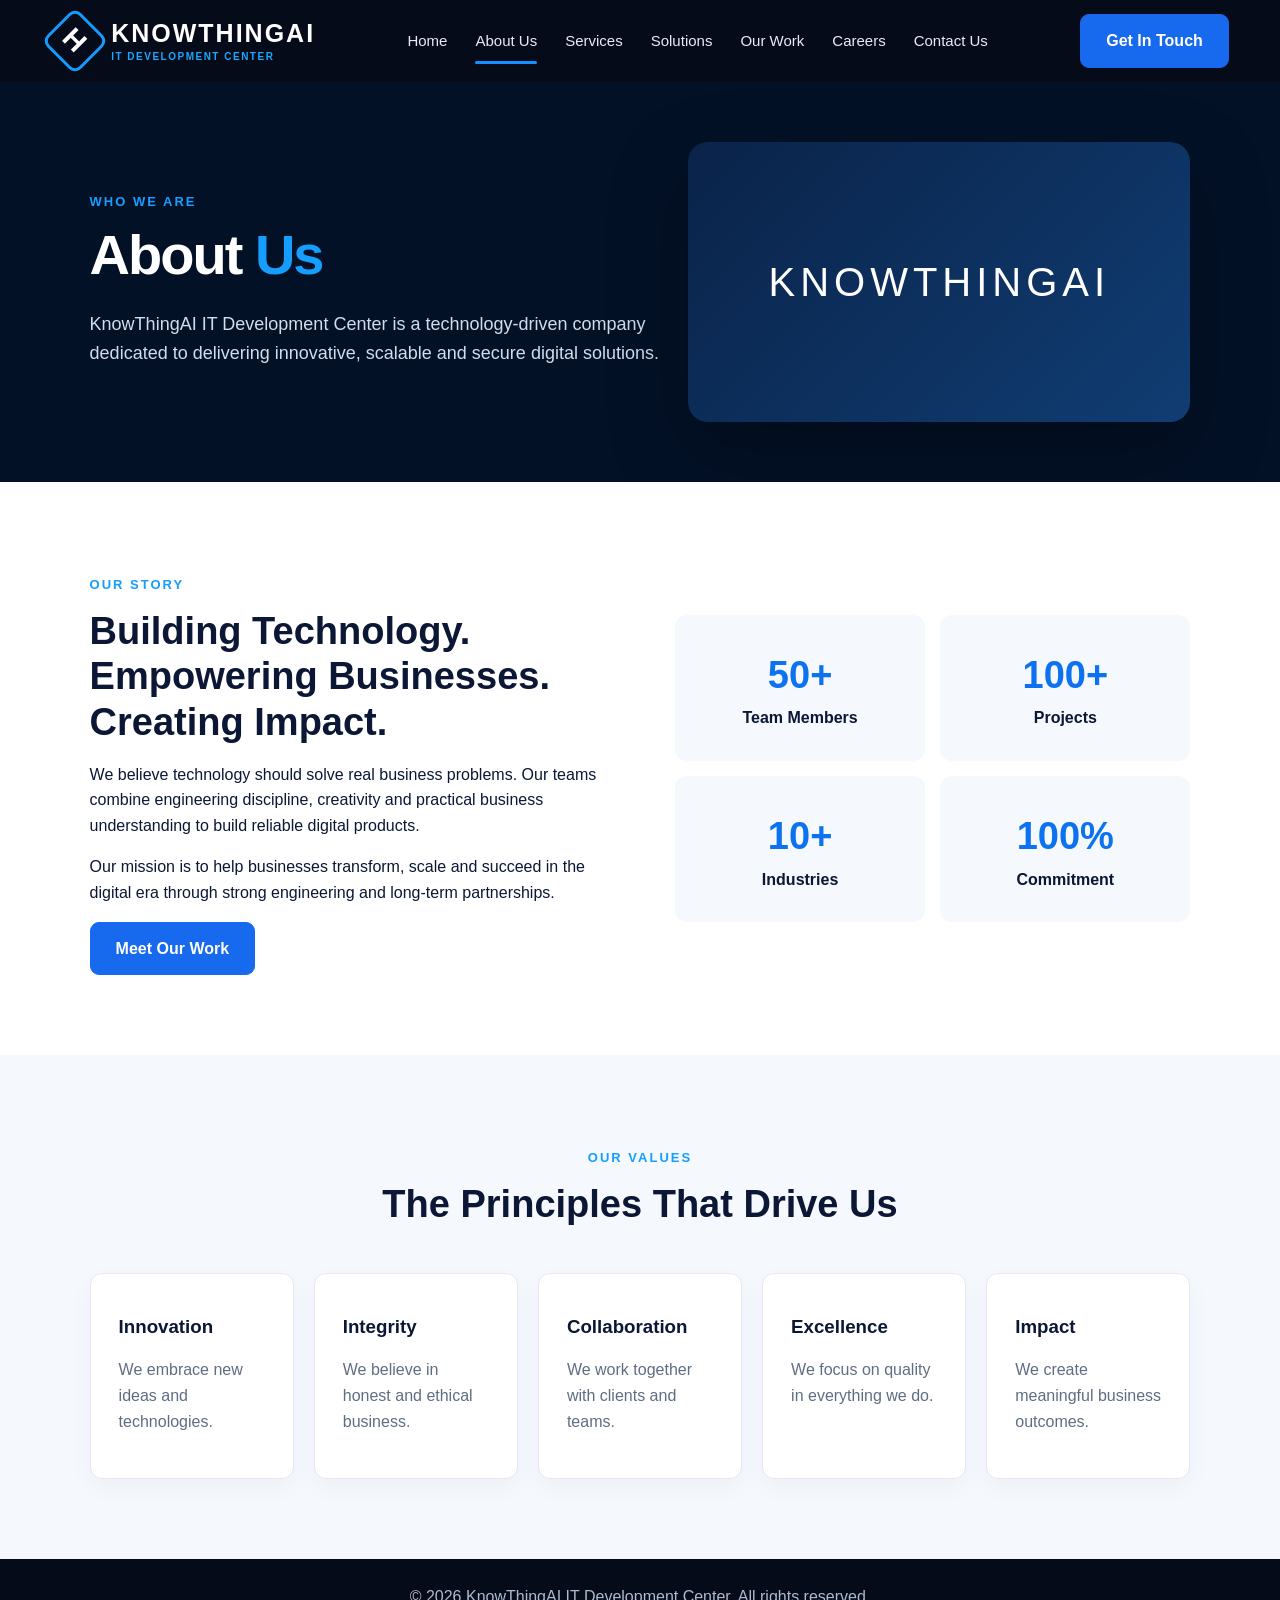
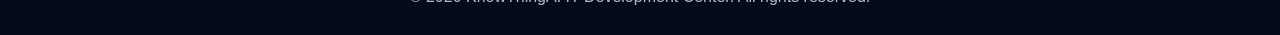
==== about.html @ 4d1090a0 "Add files via upload" ====
<!DOCTYPE html>
<html lang="en">
<head><meta charset="UTF-8"><meta name="viewport" content="width=device-width,initial-scale=1.0"><title>About Us | KnowThingAI</title><link rel="stylesheet" href="css/style.css"></head>
<body>
<header class="navbar"><a class="brand" href="index.html"><span class="logo">H</span><span>KNOWTHINGAI<small>IT DEVELOPMENT CENTER</small></span></a><nav><a href="index.html">Home</a><a class="active" href="about.html">About Us</a><a href="services.html">Services</a><a href="solutions.html">Solutions</a><a href="work.html">Our Work</a><a href="careers.html">Careers</a><a href="contact.html">Contact Us</a></nav><a class="btn" href="contact.html">Get In Touch</a></header>
<main>
<section class="page-hero"><div><p class="eyebrow">WHO WE ARE</p><h1>About <span>Us</span></h1><p>KnowThingAI IT Development Center is a technology-driven company dedicated to delivering innovative, scalable and secure digital solutions.</p></div><div class="office-art">KNOWTHINGAI</div></section>
<section class="section two-col"><div><p class="eyebrow">OUR STORY</p><h2>Building Technology. Empowering Businesses. Creating Impact.</h2><p>We believe technology should solve real business problems. Our teams combine engineering discipline, creativity and practical business understanding to build reliable digital products.</p><p>Our mission is to help businesses transform, scale and succeed in the digital era through strong engineering and long-term partnerships.</p><a class="btn" href="work.html">Meet Our Work</a></div><div class="stats"><div><b>50+</b><span>Team Members</span></div><div><b>100+</b><span>Projects</span></div><div><b>10+</b><span>Industries</span></div><div><b>100%</b><span>Commitment</span></div></div></section>
<section class="section light"><div class="section-title"><p class="eyebrow">OUR VALUES</p><h2>The Principles That Drive Us</h2></div><div class="grid five"><article class="card"><h3>Innovation</h3><p>We embrace new ideas and technologies.</p></article><article class="card"><h3>Integrity</h3><p>We believe in honest and ethical business.</p></article><article class="card"><h3>Collaboration</h3><p>We work together with clients and teams.</p></article><article class="card"><h3>Excellence</h3><p>We focus on quality in everything we do.</p></article><article class="card"><h3>Impact</h3><p>We create meaningful business outcomes.</p></article></div></section>
</main><footer>© 2026 KnowThingAI IT Development Center. All rights reserved.</footer><script src="js/script.js"></script></body></html>
---- css/style.css ----
*{box-sizing:border-box}html{scroll-behavior:smooth}body{margin:0;font-family:Inter,Arial,sans-serif;color:#0b1735;background:#fff;line-height:1.6}a{text-decoration:none;color:inherit}.navbar{height:82px;background:#050b18;color:#fff;display:flex;align-items:center;padding:0 4%;gap:28px;position:sticky;top:0;z-index:20}.brand{display:flex;align-items:center;gap:12px;font-weight:800;font-size:25px;letter-spacing:2px;line-height:1}.brand small{display:block;font-size:10px;letter-spacing:1.5px;color:#19a7ff;margin-top:6px}.logo{width:48px;height:48px;border:3px solid #139cff;display:grid;place-items:center;font-size:28px;transform:rotate(45deg);border-radius:9px}.logo::first-letter{transform:rotate(-45deg)}nav{display:flex;align-items:center;justify-content:center;gap:28px;flex:1}nav a{font-size:15px;color:#e7edf8;padding:28px 0;position:relative}nav a.active:after{content:"";position:absolute;bottom:17px;left:0;right:0;height:3px;background:#168fff;border-radius:4px}.btn{display:inline-block;background:#1769ed;color:white;padding:13px 25px;border-radius:9px;font-weight:700;border:1px solid #1769ed;cursor:pointer}.btn.outline{background:transparent;border-color:#7e8da8}.hero,.page-hero{background:#031127;color:#fff;min-height:500px;padding:75px 7%;display:flex;align-items:center;justify-content:space-between;overflow:hidden}.hero h1,.page-hero h1{font-size:64px;line-height:1.08;margin:12px 0 24px;letter-spacing:-2px}.hero h1 span,.page-hero h1 span{color:#159eff}.lead,.page-hero p:not(.eyebrow){max-width:620px;font-size:18px;color:#d2dced}.eyebrow{color:#159eff;font-weight:800;letter-spacing:2px;font-size:13px}.actions{display:flex;gap:15px;margin-top:30px}.globe{width:560px;height:430px;border-radius:50%;border:2px solid #168fff;box-shadow:0 0 80px #0768db55 inset,0 0 80px #0768db55;background:radial-gradient(circle at 55% 45%,#146dd755,#021127 68%);position:relative}.globe:after{content:"";position:absolute;inset:14%;border:1px dashed #35a9ff66;border-radius:50%;transform:rotate(25deg)}.globe.small{width:420px;height:320px}.section{padding:80px 7%}.section.light{background:#f5f8fd}.section-title{text-align:center;max-width:850px;margin:0 auto 45px}.section-title h2,h2{font-size:38px;line-height:1.2;margin:8px 0 15px}.section-title p:not(.eyebrow){color:#65718a}.grid{display:grid;gap:20px}.grid.five{grid-template-columns:repeat(5,1fr)}.grid.three{grid-template-columns:repeat(3,1fr)}.card,.project,.job{background:#fff;border:1px solid #e4e9f2;border-radius:12px;padding:28px;box-shadow:0 8px 25px #102a4b0a}.card h3,.project h3{margin:10px 0}.card p,.project p{color:#5f6d83}.card a,.project a{color:#0769ef;font-weight:700}.icon{width:48px;height:48px;border-radius:50%;background:#edf5ff;color:#096ff2;display:grid;place-items:center;font-size:23px;font-weight:800}.page-hero{min-height:310px;padding-top:60px;padding-bottom:60px}.page-hero h1{font-size:56px}.office-art{width:520px;height:280px;border-radius:20px;background:linear-gradient(135deg,#0a2349,#103d73);display:grid;place-items:center;color:#fff;font-size:40px;letter-spacing:5px;box-shadow:0 30px 80px #0005}.network-art{width:520px;height:260px;background:radial-gradient(circle,#168fff44 1px,transparent 2px);background-size:35px 35px;border-radius:20px;box-shadow:inset 0 0 80px #168fff22}.two-col{display:grid;grid-template-columns:1fr 1fr;gap:70px;align-items:center}.stats{display:grid;grid-template-columns:1fr 1fr;gap:15px}.stats div{padding:30px;background:#f5f8fd;border-radius:12px;text-align:center}.stats b{display:block;font-size:38px;color:#0d72ef}.stats span{font-weight:700}.stats.horizontal{grid-template-columns:repeat(4,1fr);margin-bottom:35px}.filters{display:flex;gap:10px;flex-wrap:wrap;margin-bottom:25px}.filters button{background:#fff;border:0;padding:12px 20px;border-radius:8px;font-weight:700;cursor:pointer}.filters button.selected{background:#1769ed;color:#fff}.project{padding:0 0 24px;overflow:hidden}.project h3,.project p,.project a{margin-left:20px;margin-right:20px}.project-image{height:170px;background:linear-gradient(135deg,#06152d,#126ae8);color:#fff;display:grid;place-items:center;font-size:30px;font-weight:800;letter-spacing:3px}.cta{margin:0 7% 70px;padding:35px 45px;background:#eef5ff;border-radius:15px;display:flex;align-items:center;gap:25px}.cta h2{margin:0;font-size:28px;flex:1}.cta p{flex:2}.jobs{max-width:950px;margin:auto;display:grid;gap:15px}.job{display:flex;justify-content:space-between;align-items:center}.job h3{margin:0}.job p{margin:4px 0;color:#65718a}.contact-form{display:grid;gap:15px}.contact-form input,.contact-form textarea{width:100%;padding:15px;border:1px solid #d8dfeb;border-radius:8px;font:inherit}.contact-form textarea{resize:vertical}footer{background:#050b18;color:#aebbd0;text-align:center;padding:25px}@media(max-width:1000px){nav{display:none}.navbar{justify-content:space-between}.hero,.page-hero{padding:60px 5%}.globe,.network-art,.office-art{display:none}.grid.five,.grid.three{grid-template-columns:repeat(2,1fr)}.two-col{grid-template-columns:1fr}.stats.horizontal{grid-template-columns:repeat(2,1fr)}}@media(max-width:600px){.brand{font-size:18px}.brand small{font-size:8px}.hero h1,.page-hero h1{font-size:42px}.section-title h2,h2{font-size:30px}.grid.five,.grid.three{grid-template-columns:1fr}.stats,.stats.horizontal{grid-template-columns:1fr 1fr}.cta{margin:0 5% 50px;padding:25px;display:block}.cta .btn{margin-top:15px}.btn{padding:11px 17px}}
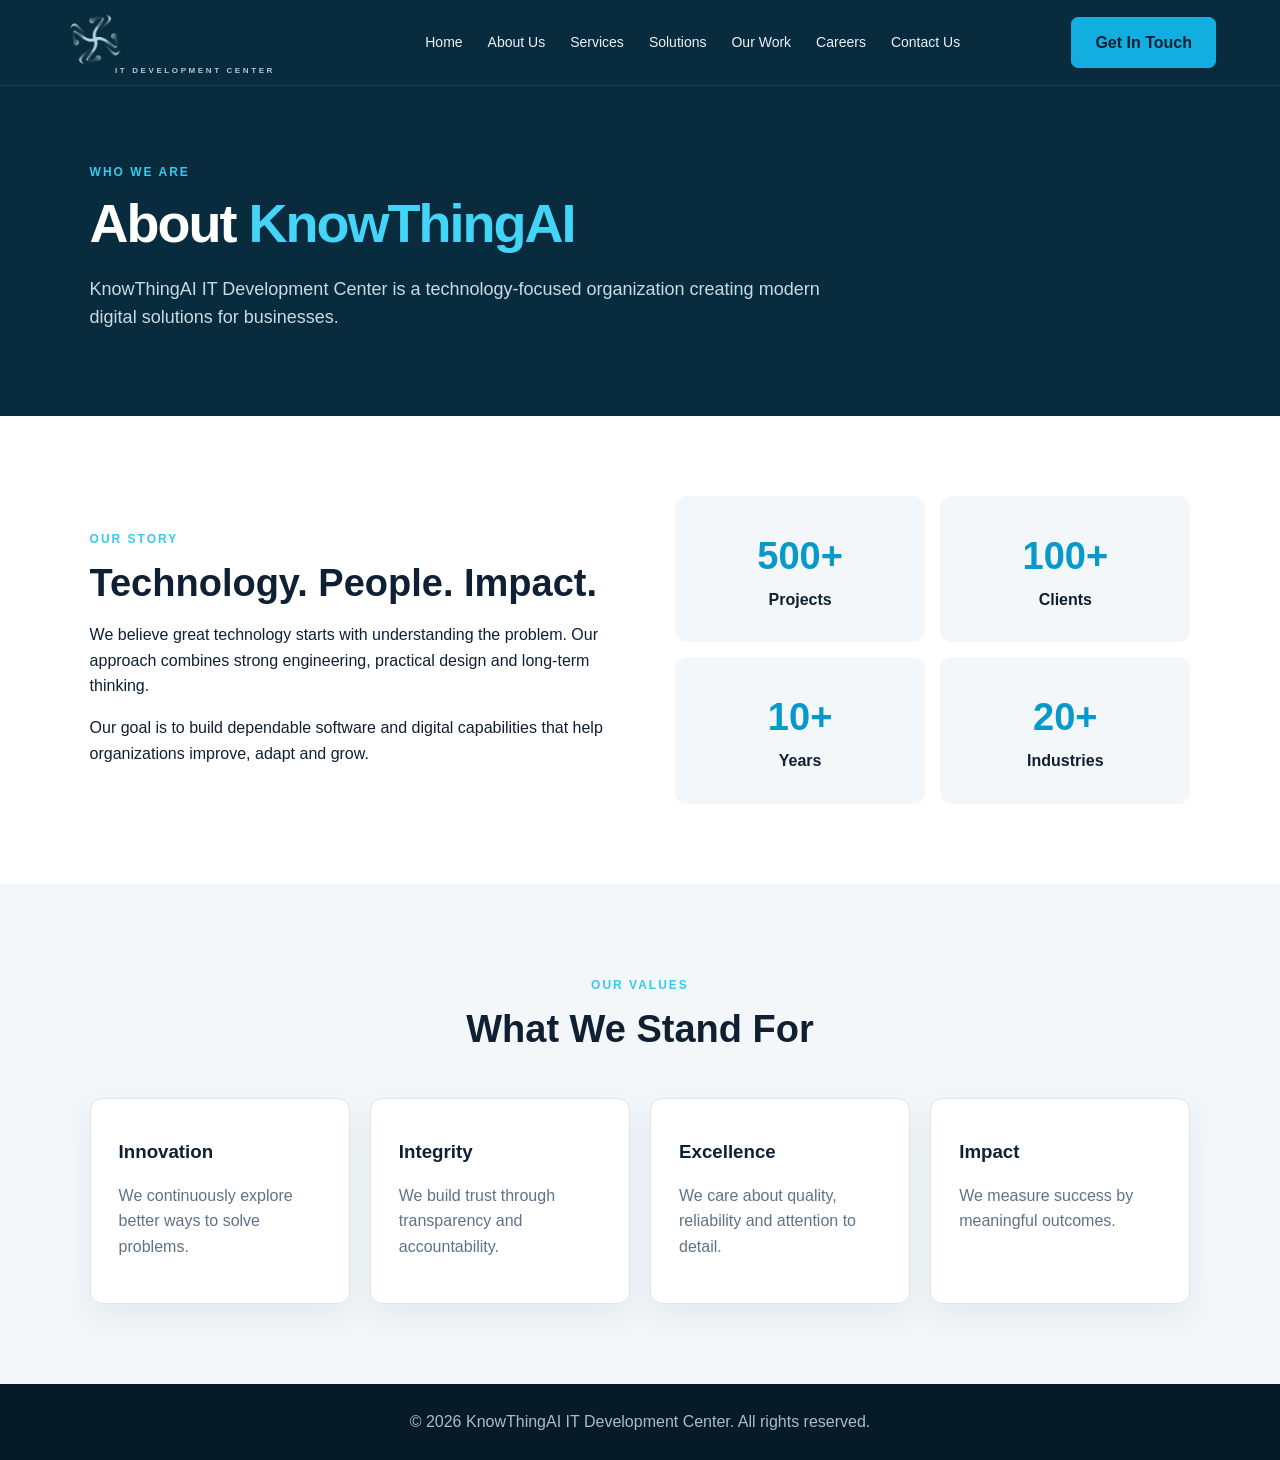
==== commit 22f22b12: "Add files via upload" ====
--- a/about.html
+++ b/about.html
@@ -1,10 +1,19 @@
-<!DOCTYPE html>
-<html lang="en">
-<head><meta charset="UTF-8"><meta name="viewport" content="width=device-width,initial-scale=1.0"><title>About Us | KnowThingAI</title><link rel="stylesheet" href="css/style.css"></head>
-<body>
-<header class="navbar"><a class="brand" href="index.html"><span class="logo">H</span><span>KNOWTHINGAI<small>IT DEVELOPMENT CENTER</small></span></a><nav><a href="index.html">Home</a><a class="active" href="about.html">About Us</a><a href="services.html">Services</a><a href="solutions.html">Solutions</a><a href="work.html">Our Work</a><a href="careers.html">Careers</a><a href="contact.html">Contact Us</a></nav><a class="btn" href="contact.html">Get In Touch</a></header>
-<main>
-<section class="page-hero"><div><p class="eyebrow">WHO WE ARE</p><h1>About <span>Us</span></h1><p>KnowThingAI IT Development Center is a technology-driven company dedicated to delivering innovative, scalable and secure digital solutions.</p></div><div class="office-art">KNOWTHINGAI</div></section>
-<section class="section two-col"><div><p class="eyebrow">OUR STORY</p><h2>Building Technology. Empowering Businesses. Creating Impact.</h2><p>We believe technology should solve real business problems. Our teams combine engineering discipline, creativity and practical business understanding to build reliable digital products.</p><p>Our mission is to help businesses transform, scale and succeed in the digital era through strong engineering and long-term partnerships.</p><a class="btn" href="work.html">Meet Our Work</a></div><div class="stats"><div><b>50+</b><span>Team Members</span></div><div><b>100+</b><span>Projects</span></div><div><b>10+</b><span>Industries</span></div><div><b>100%</b><span>Commitment</span></div></div></section>
-<section class="section light"><div class="section-title"><p class="eyebrow">OUR VALUES</p><h2>The Principles That Drive Us</h2></div><div class="grid five"><article class="card"><h3>Innovation</h3><p>We embrace new ideas and technologies.</p></article><article class="card"><h3>Integrity</h3><p>We believe in honest and ethical business.</p></article><article class="card"><h3>Collaboration</h3><p>We work together with clients and teams.</p></article><article class="card"><h3>Excellence</h3><p>We focus on quality in everything we do.</p></article><article class="card"><h3>Impact</h3><p>We create meaningful business outcomes.</p></article></div></section>
-</main><footer>© 2026 KnowThingAI IT Development Center. All rights reserved.</footer><script src="js/script.js"></script></body></html>+<!DOCTYPE html><html lang="en"><head><meta charset="UTF-8"><meta name="viewport" content="width=device-width,initial-scale=1.0"><title>About Us | KnowThingAI</title><link rel="stylesheet" href="css/style.css"></head><body><header class="navbar">
+  <a class="brand" href="index.html">
+    <img src="assets/knowthingai-logo.png" alt="KnowThingAI">
+    <span class="brand-sub">IT DEVELOPMENT CENTER</span>
+  </a>
+  <nav>
+    <a href="index.html">Home</a>
+    <a href="about.html">About Us</a>
+    <a href="services.html">Services</a>
+    <a href="solutions.html">Solutions</a>
+    <a href="work.html">Our Work</a>
+    <a href="careers.html">Careers</a>
+    <a href="contact.html">Contact Us</a>
+  </nav>
+  <a class="btn" href="contact.html">Get In Touch</a>
+</header><main>
+<section class="page-hero"><p class="eyebrow">WHO WE ARE</p><h1>About <span>KnowThingAI</span></h1><p>KnowThingAI IT Development Center is a technology-focused organization creating modern digital solutions for businesses.</p></section>
+<section class="section two-col"><div><p class="eyebrow">OUR STORY</p><h2>Technology. People. Impact.</h2><p>We believe great technology starts with understanding the problem. Our approach combines strong engineering, practical design and long-term thinking.</p><p>Our goal is to build dependable software and digital capabilities that help organizations improve, adapt and grow.</p></div><div class="stats"><div><b>500+</b><span>Projects</span></div><div><b>100+</b><span>Clients</span></div><div><b>10+</b><span>Years</span></div><div><b>20+</b><span>Industries</span></div></div></section>
+<section class="section light"><div class="section-title"><p class="eyebrow">OUR VALUES</p><h2>What We Stand For</h2></div><div class="grid four"><article class="card"><h3>Innovation</h3><p>We continuously explore better ways to solve problems.</p></article><article class="card"><h3>Integrity</h3><p>We build trust through transparency and accountability.</p></article><article class="card"><h3>Excellence</h3><p>We care about quality, reliability and attention to detail.</p></article><article class="card"><h3>Impact</h3><p>We measure success by meaningful outcomes.</p></article></div></section></main><footer>© 2026 KnowThingAI IT Development Center. All rights reserved.</footer><script src="js/script.js"></script></body></html>
--- a/css/style.css
+++ b/css/style.css
@@ -1 +1 @@
-*{box-sizing:border-box}html{scroll-behavior:smooth}body{margin:0;font-family:Inter,Arial,sans-serif;color:#0b1735;background:#fff;line-height:1.6}a{text-decoration:none;color:inherit}.navbar{height:82px;background:#050b18;color:#fff;display:flex;align-items:center;padding:0 4%;gap:28px;position:sticky;top:0;z-index:20}.brand{display:flex;align-items:center;gap:12px;font-weight:800;font-size:25px;letter-spacing:2px;line-height:1}.brand small{display:block;font-size:10px;letter-spacing:1.5px;color:#19a7ff;margin-top:6px}.logo{width:48px;height:48px;border:3px solid #139cff;display:grid;place-items:center;font-size:28px;transform:rotate(45deg);border-radius:9px}.logo::first-letter{transform:rotate(-45deg)}nav{display:flex;align-items:center;justify-content:center;gap:28px;flex:1}nav a{font-size:15px;color:#e7edf8;padding:28px 0;position:relative}nav a.active:after{content:"";position:absolute;bottom:17px;left:0;right:0;height:3px;background:#168fff;border-radius:4px}.btn{display:inline-block;background:#1769ed;color:white;padding:13px 25px;border-radius:9px;font-weight:700;border:1px solid #1769ed;cursor:pointer}.btn.outline{background:transparent;border-color:#7e8da8}.hero,.page-hero{background:#031127;color:#fff;min-height:500px;padding:75px 7%;display:flex;align-items:center;justify-content:space-between;overflow:hidden}.hero h1,.page-hero h1{font-size:64px;line-height:1.08;margin:12px 0 24px;letter-spacing:-2px}.hero h1 span,.page-hero h1 span{color:#159eff}.lead,.page-hero p:not(.eyebrow){max-width:620px;font-size:18px;color:#d2dced}.eyebrow{color:#159eff;font-weight:800;letter-spacing:2px;font-size:13px}.actions{display:flex;gap:15px;margin-top:30px}.globe{width:560px;height:430px;border-radius:50%;border:2px solid #168fff;box-shadow:0 0 80px #0768db55 inset,0 0 80px #0768db55;background:radial-gradient(circle at 55% 45%,#146dd755,#021127 68%);position:relative}.globe:after{content:"";position:absolute;inset:14%;border:1px dashed #35a9ff66;border-radius:50%;transform:rotate(25deg)}.globe.small{width:420px;height:320px}.section{padding:80px 7%}.section.light{background:#f5f8fd}.section-title{text-align:center;max-width:850px;margin:0 auto 45px}.section-title h2,h2{font-size:38px;line-height:1.2;margin:8px 0 15px}.section-title p:not(.eyebrow){color:#65718a}.grid{display:grid;gap:20px}.grid.five{grid-template-columns:repeat(5,1fr)}.grid.three{grid-template-columns:repeat(3,1fr)}.card,.project,.job{background:#fff;border:1px solid #e4e9f2;border-radius:12px;padding:28px;box-shadow:0 8px 25px #102a4b0a}.card h3,.project h3{margin:10px 0}.card p,.project p{color:#5f6d83}.card a,.project a{color:#0769ef;font-weight:700}.icon{width:48px;height:48px;border-radius:50%;background:#edf5ff;color:#096ff2;display:grid;place-items:center;font-size:23px;font-weight:800}.page-hero{min-height:310px;padding-top:60px;padding-bottom:60px}.page-hero h1{font-size:56px}.office-art{width:520px;height:280px;border-radius:20px;background:linear-gradient(135deg,#0a2349,#103d73);display:grid;place-items:center;color:#fff;font-size:40px;letter-spacing:5px;box-shadow:0 30px 80px #0005}.network-art{width:520px;height:260px;background:radial-gradient(circle,#168fff44 1px,transparent 2px);background-size:35px 35px;border-radius:20px;box-shadow:inset 0 0 80px #168fff22}.two-col{display:grid;grid-template-columns:1fr 1fr;gap:70px;align-items:center}.stats{display:grid;grid-template-columns:1fr 1fr;gap:15px}.stats div{padding:30px;background:#f5f8fd;border-radius:12px;text-align:center}.stats b{display:block;font-size:38px;color:#0d72ef}.stats span{font-weight:700}.stats.horizontal{grid-template-columns:repeat(4,1fr);margin-bottom:35px}.filters{display:flex;gap:10px;flex-wrap:wrap;margin-bottom:25px}.filters button{background:#fff;border:0;padding:12px 20px;border-radius:8px;font-weight:700;cursor:pointer}.filters button.selected{background:#1769ed;color:#fff}.project{padding:0 0 24px;overflow:hidden}.project h3,.project p,.project a{margin-left:20px;margin-right:20px}.project-image{height:170px;background:linear-gradient(135deg,#06152d,#126ae8);color:#fff;display:grid;place-items:center;font-size:30px;font-weight:800;letter-spacing:3px}.cta{margin:0 7% 70px;padding:35px 45px;background:#eef5ff;border-radius:15px;display:flex;align-items:center;gap:25px}.cta h2{margin:0;font-size:28px;flex:1}.cta p{flex:2}.jobs{max-width:950px;margin:auto;display:grid;gap:15px}.job{display:flex;justify-content:space-between;align-items:center}.job h3{margin:0}.job p{margin:4px 0;color:#65718a}.contact-form{display:grid;gap:15px}.contact-form input,.contact-form textarea{width:100%;padding:15px;border:1px solid #d8dfeb;border-radius:8px;font:inherit}.contact-form textarea{resize:vertical}footer{background:#050b18;color:#aebbd0;text-align:center;padding:25px}@media(max-width:1000px){nav{display:none}.navbar{justify-content:space-between}.hero,.page-hero{padding:60px 5%}.globe,.network-art,.office-art{display:none}.grid.five,.grid.three{grid-template-columns:repeat(2,1fr)}.two-col{grid-template-columns:1fr}.stats.horizontal{grid-template-columns:repeat(2,1fr)}}@media(max-width:600px){.brand{font-size:18px}.brand small{font-size:8px}.hero h1,.page-hero h1{font-size:42px}.section-title h2,h2{font-size:30px}.grid.five,.grid.three{grid-template-columns:1fr}.stats,.stats.horizontal{grid-template-columns:1fr 1fr}.cta{margin:0 5% 50px;padding:25px;display:block}.cta .btn{margin-top:15px}.btn{padding:11px 17px}}
+*{box-sizing:border-box}html{scroll-behavior:smooth}body{margin:0;font-family:Inter,Arial,sans-serif;color:#102033;background:#fff;line-height:1.6}a{text-decoration:none;color:inherit}.navbar{height:86px;background:#082b3e;color:#fff;display:flex;align-items:center;padding:0 5%;gap:28px;position:sticky;top:0;z-index:20;border-bottom:1px solid #ffffff14}.brand{width:250px;position:relative;display:flex;align-items:center;height:70px}.brand img{width:210px;max-height:62px;object-fit:contain;object-position:left center}.brand-sub{position:absolute;left:51px;bottom:0;font-size:8px;letter-spacing:2.6px;color:#a8cbd9;font-weight:600;white-space:nowrap}nav{display:flex;justify-content:center;gap:25px;flex:1}nav a{font-size:14px;color:#eaf3f7;padding:31px 0;position:relative}nav a:hover{color:#5ee1ff}nav a.active:after{content:"";position:absolute;bottom:17px;left:0;right:0;height:3px;background:#34c9f2;border-radius:4px}.btn{display:inline-block;background:#12aee0;color:#032033;padding:12px 23px;border-radius:7px;font-weight:800;border:1px solid #12aee0;cursor:pointer}.btn:hover{transform:translateY(-1px);filter:brightness(1.05)}.btn.outline{background:transparent;color:#fff;border-color:#7baebe}.hero{background:#082b3e;color:#fff;min-height:560px;padding:80px 7%;display:flex;align-items:center;justify-content:space-between;overflow:hidden}.hero h1,.page-hero h1{font-size:60px;line-height:1.08;margin:12px 0 22px;letter-spacing:-2px}.hero h1 span,.page-hero h1 span{color:#43d5f7}.lead{max-width:620px;font-size:18px;color:#c8dbe3}.eyebrow{color:#36caef;font-weight:800;letter-spacing:2px;font-size:12px}.actions{display:flex;gap:14px;margin-top:30px}.hero-orbit{width:440px;height:440px;border:1px solid #27bfe766;border-radius:50%;display:grid;place-items:center;position:relative;box-shadow:0 0 90px #13bde822 inset}.hero-orbit:before,.hero-orbit:after{content:"";position:absolute;border:1px solid #55dcff55;border-radius:50%;transform:rotate(30deg)}.hero-orbit:before{inset:55px}.hero-orbit:after{inset:115px;transform:rotate(-30deg)}.orbit-core{width:130px;height:130px;border-radius:50%;display:grid;place-items:center;background:#0b4d67;border:1px solid #4ce2ff;color:#66e4ff;font-size:42px;font-weight:900;box-shadow:0 0 55px #1bc9ee55}.section{padding:80px 7%}.section.light{background:#f3f7f9}.section-title{text-align:center;max-width:800px;margin:0 auto 45px}.section-title h2,h2{font-size:38px;line-height:1.2;margin:8px 0 15px}.section-title p:not(.eyebrow){color:#617386}.grid{display:grid;gap:20px}.grid.four{grid-template-columns:repeat(4,1fr)}.grid.three{grid-template-columns:repeat(3,1fr)}.card,.service,.project,.job{background:#fff;border:1px solid #dce7ec;border-radius:12px;padding:28px;box-shadow:0 12px 30px #0a304012}.card h3,.service h3,.project h3{margin:10px 0}.card p,.service p,.project p{color:#607284}.card a,.service a{color:#0797c6;font-weight:800}.icon{width:48px;height:48px;border-radius:10px;background:#e7f8fc;color:#0799c9;display:grid;place-items:center;font-size:22px}.band{padding:32px 7%;background:#061f2d;color:#fff;display:grid;grid-template-columns:repeat(4,1fr);text-align:center}.band b{display:block;font-size:36px;color:#47d5f6}.band span{color:#abc1ca}.two-col{display:grid;grid-template-columns:1fr 1fr;gap:70px;align-items:center}.stats{display:grid;grid-template-columns:1fr 1fr;gap:15px}.stats div{padding:30px;background:#f3f7f9;border-radius:12px;text-align:center}.stats b{display:block;font-size:38px;color:#0799c9}.stats span{font-weight:700}.feature-box{padding:50px;background:#082b3e;color:#fff;border-radius:18px}.mini{width:60px;height:60px;border:2px solid #38d0f4;border-radius:14px;display:grid;place-items:center;color:#43d5f7;font-size:30px;font-weight:900}.page-hero{background:#082b3e;color:#fff;min-height:330px;padding:65px 7%;display:block}.page-hero h1{font-size:54px}.page-hero p:not(.eyebrow){max-width:750px;color:#c8dbe3;font-size:18px}.service{min-height:230px}.service>span{color:#0799c9;font-weight:900;letter-spacing:2px}.project{padding:0 0 25px;overflow:hidden}.project h3,.project p{margin-left:22px;margin-right:22px}.project-image{height:170px;background:linear-gradient(135deg,#082b3e,#0c7694);color:#fff;display:grid;place-items:center;font-size:28px;font-weight:900;letter-spacing:3px}.cta{margin:0 7% 70px;padding:35px 45px;background:#e8f8fc;border:1px solid #c8edf5;border-radius:15px;display:flex;align-items:center;gap:25px}.cta h2{margin:0;flex:1;font-size:28px}.cta p{flex:2}.jobs{max-width:950px;margin:auto;display:grid;gap:15px}.job{display:flex;justify-content:space-between;align-items:center}.job h3{margin:0}.job p{margin:4px 0;color:#65778a}.contact-form{display:grid;gap:15px}.contact-form input,.contact-form textarea{width:100%;padding:15px;border:1px solid #d3e0e6;border-radius:8px;font:inherit}.contact-form textarea{resize:vertical}footer{background:#061b27;color:#a9bdc7;text-align:center;padding:25px}@media(max-width:1000px){nav{display:none}.navbar{justify-content:space-between}.hero{padding:60px 5%}.hero-orbit{display:none}.grid.four,.grid.three{grid-template-columns:repeat(2,1fr)}.two-col{grid-template-columns:1fr}.band{grid-template-columns:repeat(2,1fr);gap:25px}}@media(max-width:600px){.brand{width:200px}.brand img{width:175px}.brand-sub{left:42px;font-size:6.5px}.hero h1,.page-hero h1{font-size:40px}.section-title h2,h2{font-size:30px}.grid.four,.grid.three{grid-template-columns:1fr}.band{grid-template-columns:1fr 1fr}.cta{margin:0 5% 50px;padding:25px;display:block}.cta .btn{margin-top:15px}}
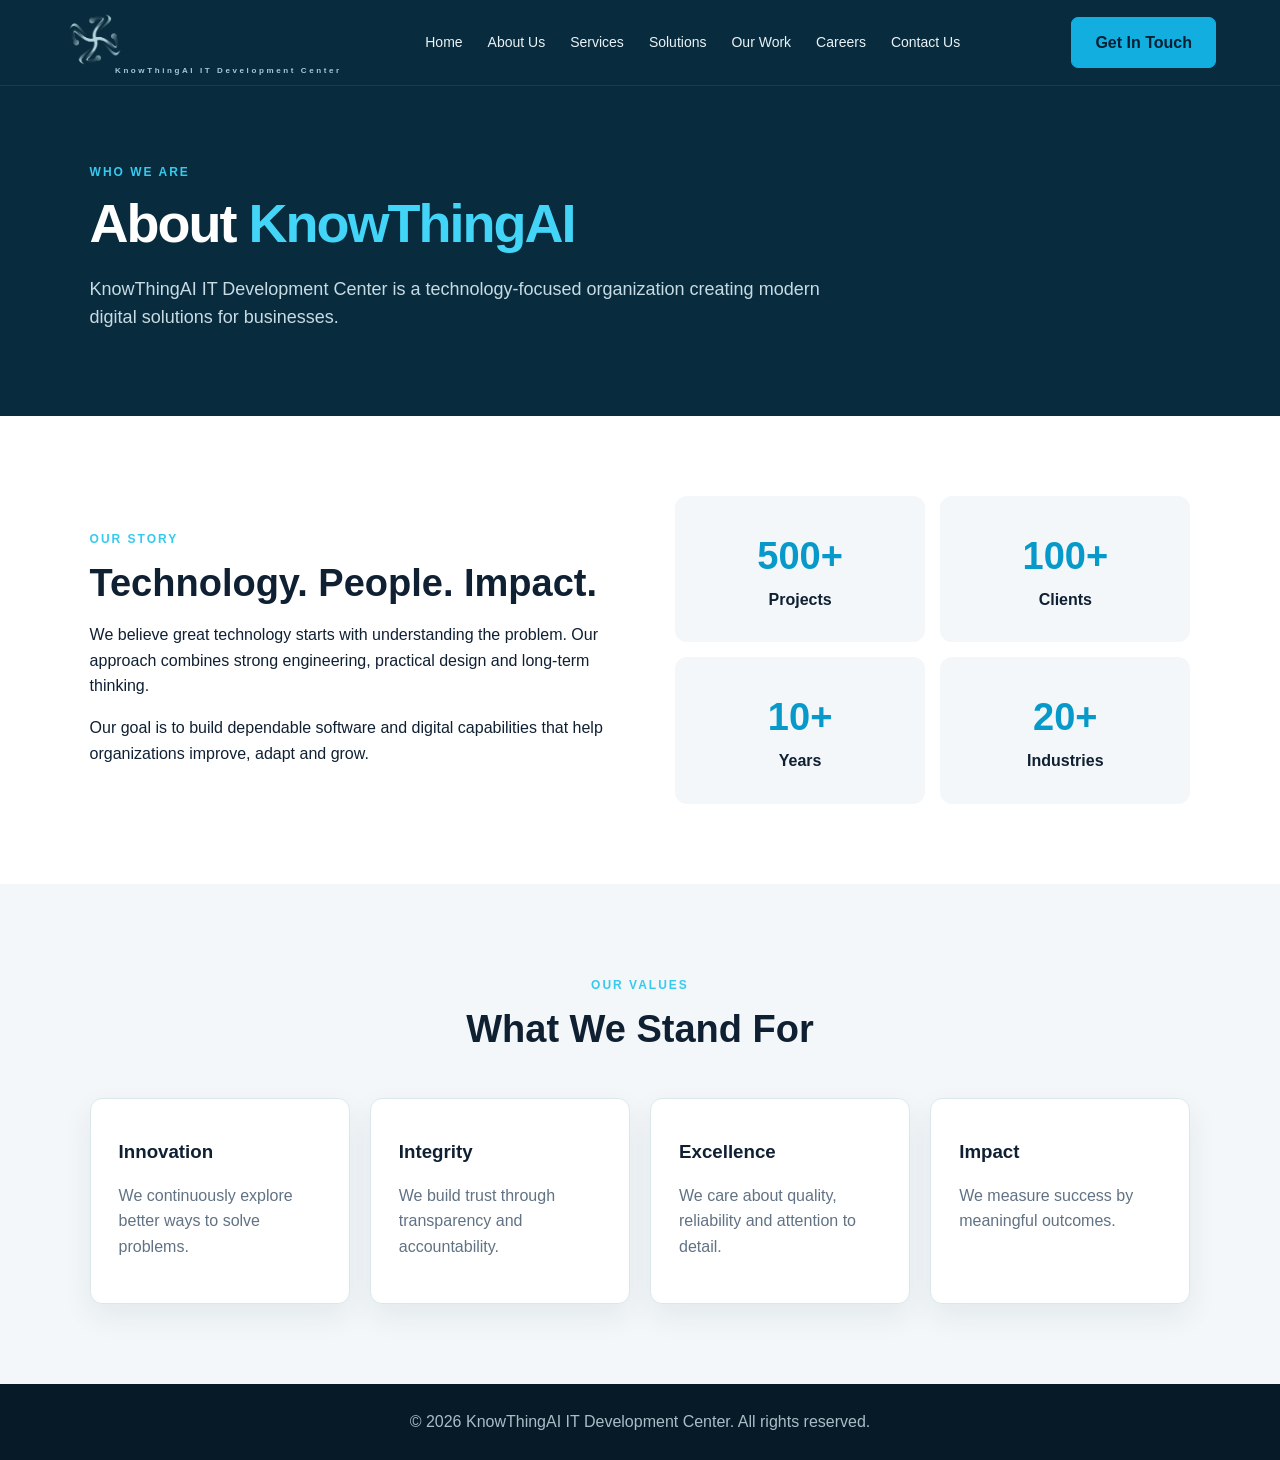
==== commit 4783e2cb: "Update brand subtitle in about.html" ====
--- a/about.html
+++ b/about.html
@@ -1,7 +1,7 @@
 <!DOCTYPE html><html lang="en"><head><meta charset="UTF-8"><meta name="viewport" content="width=device-width,initial-scale=1.0"><title>About Us | KnowThingAI</title><link rel="stylesheet" href="css/style.css"></head><body><header class="navbar">
   <a class="brand" href="index.html">
     <img src="assets/knowthingai-logo.png" alt="KnowThingAI">
-    <span class="brand-sub">IT DEVELOPMENT CENTER</span>
+    <span class="brand-sub">KnowThingAI IT Development Center</span>
   </a>
   <nav>
     <a href="index.html">Home</a>
@@ -16,4 +16,4 @@
 </header><main>
 <section class="page-hero"><p class="eyebrow">WHO WE ARE</p><h1>About <span>KnowThingAI</span></h1><p>KnowThingAI IT Development Center is a technology-focused organization creating modern digital solutions for businesses.</p></section>
 <section class="section two-col"><div><p class="eyebrow">OUR STORY</p><h2>Technology. People. Impact.</h2><p>We believe great technology starts with understanding the problem. Our approach combines strong engineering, practical design and long-term thinking.</p><p>Our goal is to build dependable software and digital capabilities that help organizations improve, adapt and grow.</p></div><div class="stats"><div><b>500+</b><span>Projects</span></div><div><b>100+</b><span>Clients</span></div><div><b>10+</b><span>Years</span></div><div><b>20+</b><span>Industries</span></div></div></section>
-<section class="section light"><div class="section-title"><p class="eyebrow">OUR VALUES</p><h2>What We Stand For</h2></div><div class="grid four"><article class="card"><h3>Innovation</h3><p>We continuously explore better ways to solve problems.</p></article><article class="card"><h3>Integrity</h3><p>We build trust through transparency and accountability.</p></article><article class="card"><h3>Excellence</h3><p>We care about quality, reliability and attention to detail.</p></article><article class="card"><h3>Impact</h3><p>We measure success by meaningful outcomes.</p></article></div></section></main><footer>© 2026 KnowThingAI IT Development Center. All rights reserved.</footer><script src="js/script.js"></script></body></html>+<section class="section light"><div class="section-title"><p class="eyebrow">OUR VALUES</p><h2>What We Stand For</h2></div><div class="grid four"><article class="card"><h3>Innovation</h3><p>We continuously explore better ways to solve problems.</p></article><article class="card"><h3>Integrity</h3><p>We build trust through transparency and accountability.</p></article><article class="card"><h3>Excellence</h3><p>We care about quality, reliability and attention to detail.</p></article><article class="card"><h3>Impact</h3><p>We measure success by meaningful outcomes.</p></article></div></section></main><footer>© 2026 KnowThingAI IT Development Center. All rights reserved.</footer><script src="js/script.js"></script></body></html>
--- a/css/style.css
+++ b/css/style.css
@@ -1 +1,102 @@
-*{box-sizing:border-box}html{scroll-behavior:smooth}body{margin:0;font-family:Inter,Arial,sans-serif;color:#102033;background:#fff;line-height:1.6}a{text-decoration:none;color:inherit}.navbar{height:86px;background:#082b3e;color:#fff;display:flex;align-items:center;padding:0 5%;gap:28px;position:sticky;top:0;z-index:20;border-bottom:1px solid #ffffff14}.brand{width:250px;position:relative;display:flex;align-items:center;height:70px}.brand img{width:210px;max-height:62px;object-fit:contain;object-position:left center}.brand-sub{position:absolute;left:51px;bottom:0;font-size:8px;letter-spacing:2.6px;color:#a8cbd9;font-weight:600;white-space:nowrap}nav{display:flex;justify-content:center;gap:25px;flex:1}nav a{font-size:14px;color:#eaf3f7;padding:31px 0;position:relative}nav a:hover{color:#5ee1ff}nav a.active:after{content:"";position:absolute;bottom:17px;left:0;right:0;height:3px;background:#34c9f2;border-radius:4px}.btn{display:inline-block;background:#12aee0;color:#032033;padding:12px 23px;border-radius:7px;font-weight:800;border:1px solid #12aee0;cursor:pointer}.btn:hover{transform:translateY(-1px);filter:brightness(1.05)}.btn.outline{background:transparent;color:#fff;border-color:#7baebe}.hero{background:#082b3e;color:#fff;min-height:560px;padding:80px 7%;display:flex;align-items:center;justify-content:space-between;overflow:hidden}.hero h1,.page-hero h1{font-size:60px;line-height:1.08;margin:12px 0 22px;letter-spacing:-2px}.hero h1 span,.page-hero h1 span{color:#43d5f7}.lead{max-width:620px;font-size:18px;color:#c8dbe3}.eyebrow{color:#36caef;font-weight:800;letter-spacing:2px;font-size:12px}.actions{display:flex;gap:14px;margin-top:30px}.hero-orbit{width:440px;height:440px;border:1px solid #27bfe766;border-radius:50%;display:grid;place-items:center;position:relative;box-shadow:0 0 90px #13bde822 inset}.hero-orbit:before,.hero-orbit:after{content:"";position:absolute;border:1px solid #55dcff55;border-radius:50%;transform:rotate(30deg)}.hero-orbit:before{inset:55px}.hero-orbit:after{inset:115px;transform:rotate(-30deg)}.orbit-core{width:130px;height:130px;border-radius:50%;display:grid;place-items:center;background:#0b4d67;border:1px solid #4ce2ff;color:#66e4ff;font-size:42px;font-weight:900;box-shadow:0 0 55px #1bc9ee55}.section{padding:80px 7%}.section.light{background:#f3f7f9}.section-title{text-align:center;max-width:800px;margin:0 auto 45px}.section-title h2,h2{font-size:38px;line-height:1.2;margin:8px 0 15px}.section-title p:not(.eyebrow){color:#617386}.grid{display:grid;gap:20px}.grid.four{grid-template-columns:repeat(4,1fr)}.grid.three{grid-template-columns:repeat(3,1fr)}.card,.service,.project,.job{background:#fff;border:1px solid #dce7ec;border-radius:12px;padding:28px;box-shadow:0 12px 30px #0a304012}.card h3,.service h3,.project h3{margin:10px 0}.card p,.service p,.project p{color:#607284}.card a,.service a{color:#0797c6;font-weight:800}.icon{width:48px;height:48px;border-radius:10px;background:#e7f8fc;color:#0799c9;display:grid;place-items:center;font-size:22px}.band{padding:32px 7%;background:#061f2d;color:#fff;display:grid;grid-template-columns:repeat(4,1fr);text-align:center}.band b{display:block;font-size:36px;color:#47d5f6}.band span{color:#abc1ca}.two-col{display:grid;grid-template-columns:1fr 1fr;gap:70px;align-items:center}.stats{display:grid;grid-template-columns:1fr 1fr;gap:15px}.stats div{padding:30px;background:#f3f7f9;border-radius:12px;text-align:center}.stats b{display:block;font-size:38px;color:#0799c9}.stats span{font-weight:700}.feature-box{padding:50px;background:#082b3e;color:#fff;border-radius:18px}.mini{width:60px;height:60px;border:2px solid #38d0f4;border-radius:14px;display:grid;place-items:center;color:#43d5f7;font-size:30px;font-weight:900}.page-hero{background:#082b3e;color:#fff;min-height:330px;padding:65px 7%;display:block}.page-hero h1{font-size:54px}.page-hero p:not(.eyebrow){max-width:750px;color:#c8dbe3;font-size:18px}.service{min-height:230px}.service>span{color:#0799c9;font-weight:900;letter-spacing:2px}.project{padding:0 0 25px;overflow:hidden}.project h3,.project p{margin-left:22px;margin-right:22px}.project-image{height:170px;background:linear-gradient(135deg,#082b3e,#0c7694);color:#fff;display:grid;place-items:center;font-size:28px;font-weight:900;letter-spacing:3px}.cta{margin:0 7% 70px;padding:35px 45px;background:#e8f8fc;border:1px solid #c8edf5;border-radius:15px;display:flex;align-items:center;gap:25px}.cta h2{margin:0;flex:1;font-size:28px}.cta p{flex:2}.jobs{max-width:950px;margin:auto;display:grid;gap:15px}.job{display:flex;justify-content:space-between;align-items:center}.job h3{margin:0}.job p{margin:4px 0;color:#65778a}.contact-form{display:grid;gap:15px}.contact-form input,.contact-form textarea{width:100%;padding:15px;border:1px solid #d3e0e6;border-radius:8px;font:inherit}.contact-form textarea{resize:vertical}footer{background:#061b27;color:#a9bdc7;text-align:center;padding:25px}@media(max-width:1000px){nav{display:none}.navbar{justify-content:space-between}.hero{padding:60px 5%}.hero-orbit{display:none}.grid.four,.grid.three{grid-template-columns:repeat(2,1fr)}.two-col{grid-template-columns:1fr}.band{grid-template-columns:repeat(2,1fr);gap:25px}}@media(max-width:600px){.brand{width:200px}.brand img{width:175px}.brand-sub{left:42px;font-size:6.5px}.hero h1,.page-hero h1{font-size:40px}.section-title h2,h2{font-size:30px}.grid.four,.grid.three{grid-template-columns:1fr}.band{grid-template-columns:1fr 1fr}.cta{margin:0 5% 50px;padding:25px;display:block}.cta .btn{margin-top:15px}}+*{box-sizing:border-box}html{scroll-behavior:smooth}body{margin:0;font-family:Inter,Arial,sans-serif;color:#102033;background:#fff;line-height:1.6}a{text-decoration:none;color:inherit}.navbar{height:86px;background:#082b3e;color:#fff;display:flex;align-items:center;padding:0 5%;gap:28px;position:sticky;top:0;z-index:20;border-bottom:1px solid #ffffff14}.brand{width:250px;position:relative;display:flex;align-items:center;height:70px}.brand img{width:210px;max-height:62px;object-fit:contain;object-position:left center}.brand-sub{position:absolute;left:51px;bottom:0;font-size:8px;letter-spacing:2.6px;color:#a8cbd9;font-weight:600;white-space:nowrap}nav{display:flex;justify-content:center;gap:25px;flex:1}nav a{font-size:14px;color:#eaf3f7;padding:31px 0;position:relative}nav a:hover{color:#5ee1ff}nav a.active:after{content:"";position:absolute;bottom:17px;left:0;right:0;height:3px;background:#34c9f2;border-radius:4px}.btn{display:inline-block;background:#12aee0;color:#032033;padding:12px 23px;border-radius:7px;font-weight:800;border:1px solid #12aee0;cursor:pointer}.btn:hover{transform:translateY(-1px);filter:brightness(1.05)}.btn.outline{background:transparent;color:#fff;border-color:#7baebe}.hero{background:#082b3e;color:#fff;min-height:560px;padding:80px 7%;display:flex;align-items:center;justify-content:space-between;overflow:hidden}.hero h1,.page-hero h1{font-size:60px;line-height:1.08;margin:12px 0 22px;letter-spacing:-2px}.hero h1 span,.page-hero h1 span{color:#43d5f7}.lead{max-width:620px;font-size:18px;color:#c8dbe3}.eyebrow{color:#36caef;font-weight:800;letter-spacing:2px;font-size:12px}.actions{display:flex;gap:14px;margin-top:30px}.hero-orbit{width:440px;height:440px;border:1px solid #27bfe766;border-radius:50%;display:grid;place-items:center;position:relative;box-shadow:0 0 90px #13bde822 inset}.hero-orbit:before,.hero-orbit:after{content:"";position:absolute;border:1px solid #55dcff55;border-radius:50%;transform:rotate(30deg)}.hero-orbit:before{inset:55px}.hero-orbit:after{inset:115px;transform:rotate(-30deg)}.orbit-core{width:130px;height:130px;border-radius:50%;display:grid;place-items:center;background:#0b4d67;border:1px solid #4ce2ff;color:#66e4ff;font-size:42px;font-weight:900;box-shadow:0 0 55px #1bc9ee55}.section{padding:80px 7%}.section.light{background:#f3f7f9}.section-title{text-align:center;max-width:800px;margin:0 auto 45px}.section-title h2,h2{font-size:38px;line-height:1.2;margin:8px 0 15px}.section-title p:not(.eyebrow){color:#617386}.grid{display:grid;gap:20px}.grid.four{grid-template-columns:repeat(4,1fr)}.grid.three{grid-template-columns:repeat(3,1fr)}.card,.service,.project,.job{background:#fff;border:1px solid #dce7ec;border-radius:12px;padding:28px;box-shadow:0 12px 30px #0a304012}.card h3,.service h3,.project h3{margin:10px 0}.card p,.service p,.project p{color:#607284}.card a,.service a{color:#0797c6;font-weight:800}.icon{width:48px;height:48px;border-radius:10px;background:#e7f8fc;color:#0799c9;display:grid;place-items:center;font-size:22px}.band{padding:32px 7%;background:#061f2d;color:#fff;display:grid;grid-template-columns:repeat(4,1fr);text-align:center}.band b{display:block;font-size:36px;color:#47d5f6}.band span{color:#abc1ca}.two-col{display:grid;grid-template-columns:1fr 1fr;gap:70px;align-items:center}.stats{display:grid;grid-template-columns:1fr 1fr;gap:15px}.stats div{padding:30px;background:#f3f7f9;border-radius:12px;text-align:center}.stats b{display:block;font-size:38px;color:#0799c9}.stats span{font-weight:700}.feature-box{padding:50px;background:#082b3e;color:#fff;border-radius:18px}.mini{width:60px;height:60px;border:2px solid #38d0f4;border-radius:14px;display:grid;place-items:center;color:#43d5f7;font-size:30px;font-weight:900}.page-hero{background:#082b3e;color:#fff;min-height:330px;padding:65px 7%;display:block}.page-hero h1{font-size:54px}.page-hero p:not(.eyebrow){max-width:750px;color:#c8dbe3;font-size:18px}.service{min-height:230px}.service>span{color:#0799c9;font-weight:900;letter-spacing:2px}.project{padding:0 0 25px;overflow:hidden}.project h3,.project p{margin-left:22px;margin-right:22px}.project-image{height:170px;background:linear-gradient(135deg,#082b3e,#0c7694);color:#fff;display:grid;place-items:center;font-size:28px;font-weight:900;letter-spacing:3px}.cta{margin:0 7% 70px;padding:35px 45px;background:#e8f8fc;border:1px solid #c8edf5;border-radius:15px;display:flex;align-items:center;gap:25px}.cta h2{margin:0;flex:1;font-size:28px}.cta p{flex:2}.jobs{max-width:950px;margin:auto;display:grid;gap:15px}.job{display:flex;justify-content:space-between;align-items:center}.job h3{margin:0}.job p{margin:4px 0;color:#65778a}.contact-form{display:grid;gap:15px}.contact-form input,.contact-form textarea{width:100%;padding:15px;border:1px solid #d3e0e6;border-radius:8px;font:inherit}.contact-form textarea{resize:vertical}footer{background:#061b27;color:#a9bdc7;text-align:center;padding:25px}@media(max-width:1000px){nav{display:none}.navbar{justify-content:space-between}.hero{padding:60px 5%}.hero-orbit{display:none}.grid.four,.grid.three{grid-template-columns:repeat(2,1fr)}.two-col{grid-template-columns:1fr}.band{grid-template-columns:repeat(2,1fr);gap:25px}}@media(max-width:600px){.brand{width:200px}.brand img{width:175px}.brand-sub{left:42px;font-size:6.5px}.hero h1,.page-hero h1{font-size:40px}.section-title h2,h2{font-size:30px}.grid.four,.grid.three{grid-template-columns:1fr}.band{grid-template-columns:1fr 1fr}.cta{margin:0 5% 50px;padding:25px;display:block}.cta .btn{margin-top:15px}}
+/* ================================
+   MOBILE NAVIGATION
+   ================================ */
+
+#menu-checkbox {
+  display: none;
+}
+
+.menu-toggle {
+  display: none;
+  font-size: 30px;
+  color: #ffffff;
+  cursor: pointer;
+  line-height: 1;
+  padding: 5px;
+}
+
+/* Tablet and Mobile */
+@media (max-width: 1000px) {
+
+  .navbar {
+    height: auto;
+    min-height: 86px;
+    position: sticky;
+    top: 0;
+    flex-wrap: wrap;
+    padding: 10px 5%;
+  }
+
+  .menu-toggle {
+    display: block;
+    margin-left: auto;
+  }
+
+  .navbar nav {
+    display: none;
+    width: 100%;
+    flex-direction: column;
+    gap: 0;
+    flex: none;
+    padding: 10px 0 5px;
+  }
+
+  .navbar nav a {
+    display: block;
+    width: 100%;
+    padding: 12px 5px;
+    font-size: 15px;
+    border-bottom: 1px solid #ffffff20;
+  }
+
+  .navbar nav a:last-child {
+    border-bottom: none;
+  }
+
+  .nav-contact {
+    display: none;
+  }
+
+  /* Show menu when checkbox is selected */
+  #menu-checkbox:checked ~ nav {
+    display: flex;
+  }
+
+  /* Change ☰ to X */
+  #menu-checkbox:checked + .menu-toggle {
+    font-size: 0;
+  }
+
+  #menu-checkbox:checked + .menu-toggle::after {
+    content: "✕";
+    font-size: 28px;
+  }
+}
+
+/* Smaller phones */
+@media (max-width: 600px) {
+
+  .navbar {
+    padding: 8px 5%;
+  }
+
+  .brand {
+    width: 200px;
+    height: 65px;
+  }
+
+  .brand img {
+    width: 175px;
+  }
+
+  .brand-sub {
+    left: 42px;
+    font-size: 6.5px;
+  }
+
+  .menu-toggle {
+    font-size: 28px;
+  }
+
+}
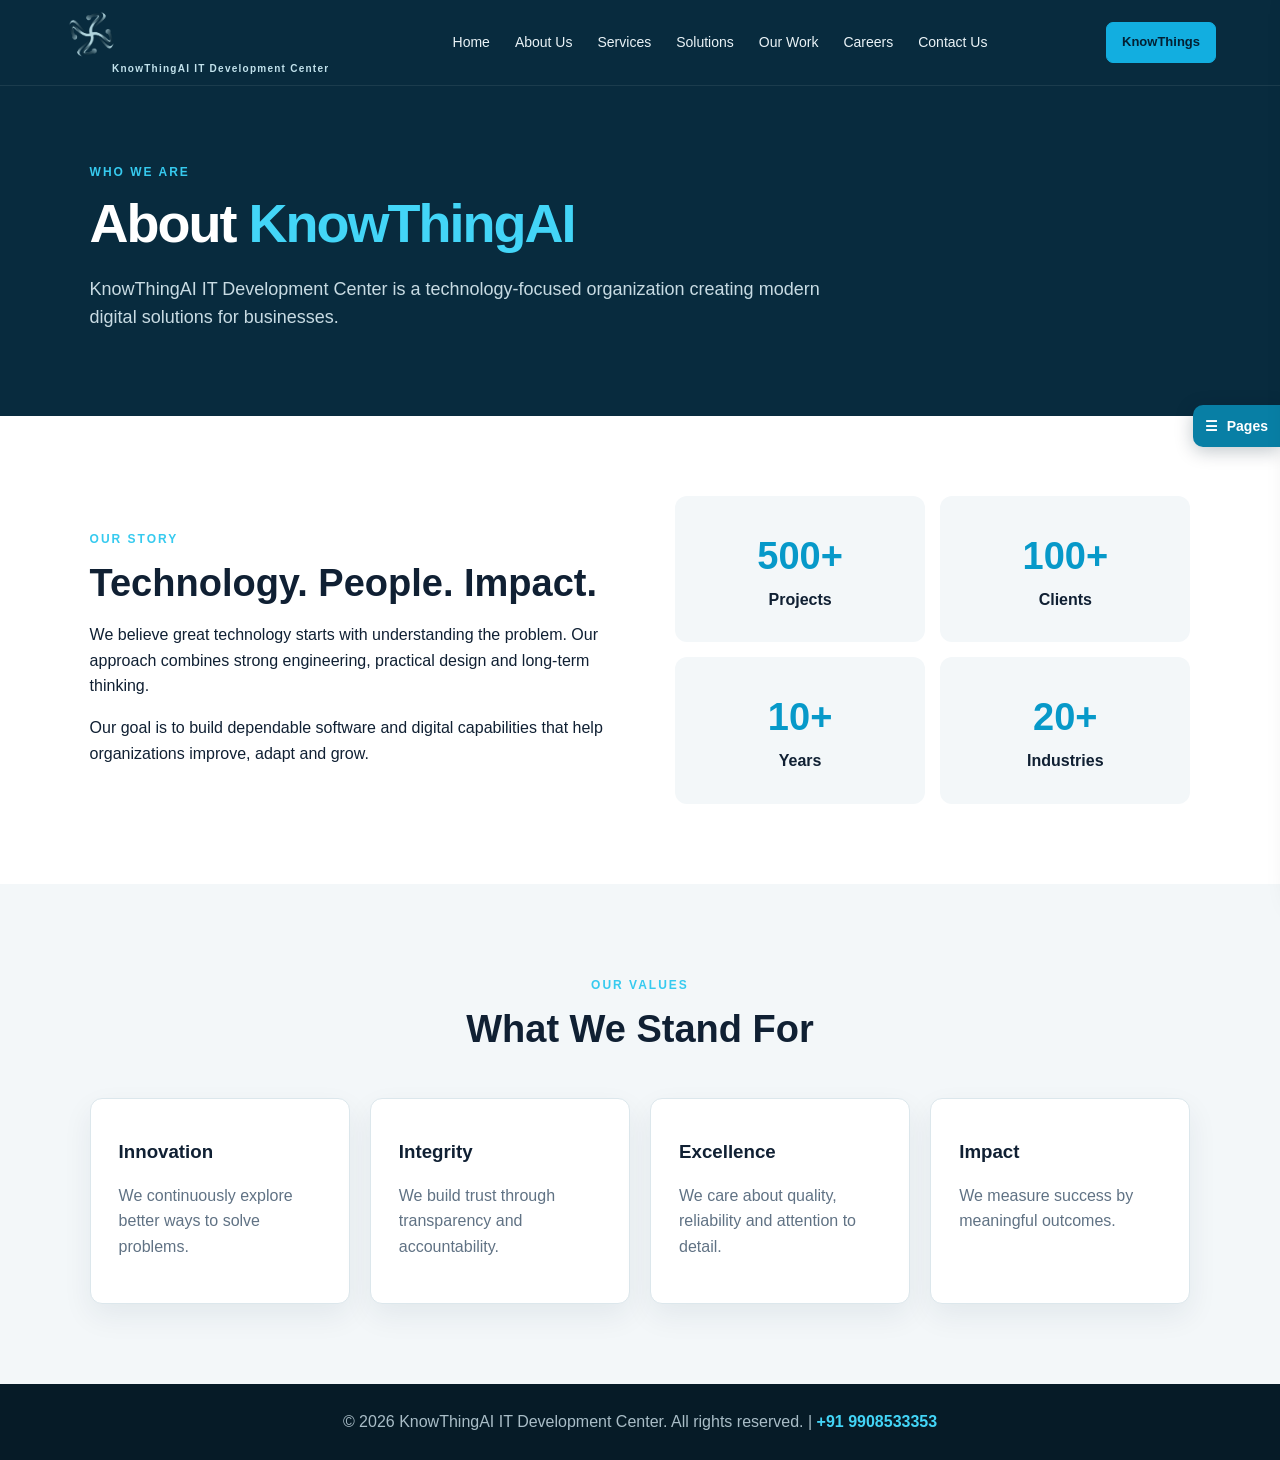
==== commit 692c313a: "Add files via upload" ====
--- a/about.html
+++ b/about.html
@@ -1,19 +1 @@
-<!DOCTYPE html><html lang="en"><head><meta charset="UTF-8"><meta name="viewport" content="width=device-width,initial-scale=1.0"><title>About Us | KnowThingAI</title><link rel="stylesheet" href="css/style.css"></head><body><header class="navbar">
-  <a class="brand" href="index.html">
-    <img src="assets/knowthingai-logo.png" alt="KnowThingAI">
-    <span class="brand-sub">KnowThingAI IT Development Center</span>
-  </a>
-  <nav>
-    <a href="index.html">Home</a>
-    <a href="about.html">About Us</a>
-    <a href="services.html">Services</a>
-    <a href="solutions.html">Solutions</a>
-    <a href="work.html">Our Work</a>
-    <a href="careers.html">Careers</a>
-    <a href="contact.html">Contact Us</a>
-  </nav>
-  <a class="btn" href="contact.html">Get In Touch</a>
-</header><main>
-<section class="page-hero"><p class="eyebrow">WHO WE ARE</p><h1>About <span>KnowThingAI</span></h1><p>KnowThingAI IT Development Center is a technology-focused organization creating modern digital solutions for businesses.</p></section>
-<section class="section two-col"><div><p class="eyebrow">OUR STORY</p><h2>Technology. People. Impact.</h2><p>We believe great technology starts with understanding the problem. Our approach combines strong engineering, practical design and long-term thinking.</p><p>Our goal is to build dependable software and digital capabilities that help organizations improve, adapt and grow.</p></div><div class="stats"><div><b>500+</b><span>Projects</span></div><div><b>100+</b><span>Clients</span></div><div><b>10+</b><span>Years</span></div><div><b>20+</b><span>Industries</span></div></div></section>
-<section class="section light"><div class="section-title"><p class="eyebrow">OUR VALUES</p><h2>What We Stand For</h2></div><div class="grid four"><article class="card"><h3>Innovation</h3><p>We continuously explore better ways to solve problems.</p></article><article class="card"><h3>Integrity</h3><p>We build trust through transparency and accountability.</p></article><article class="card"><h3>Excellence</h3><p>We care about quality, reliability and attention to detail.</p></article><article class="card"><h3>Impact</h3><p>We measure success by meaningful outcomes.</p></article></div></section></main><footer>© 2026 KnowThingAI IT Development Center. All rights reserved.</footer><script src="js/script.js"></script></body></html>
+<!doctype html><html lang="en"><head><meta charset="utf-8"><meta name="robots" content="noindex"><meta http-equiv="refresh" content="0;url=/about/"><link rel="canonical" href="https://knowthingai.com/about/"><title>Redirecting</title></head><body><p>This page has moved to <a href="/about/">/about/</a>.</p><script>location.replace("/about/");</script></body></html>
